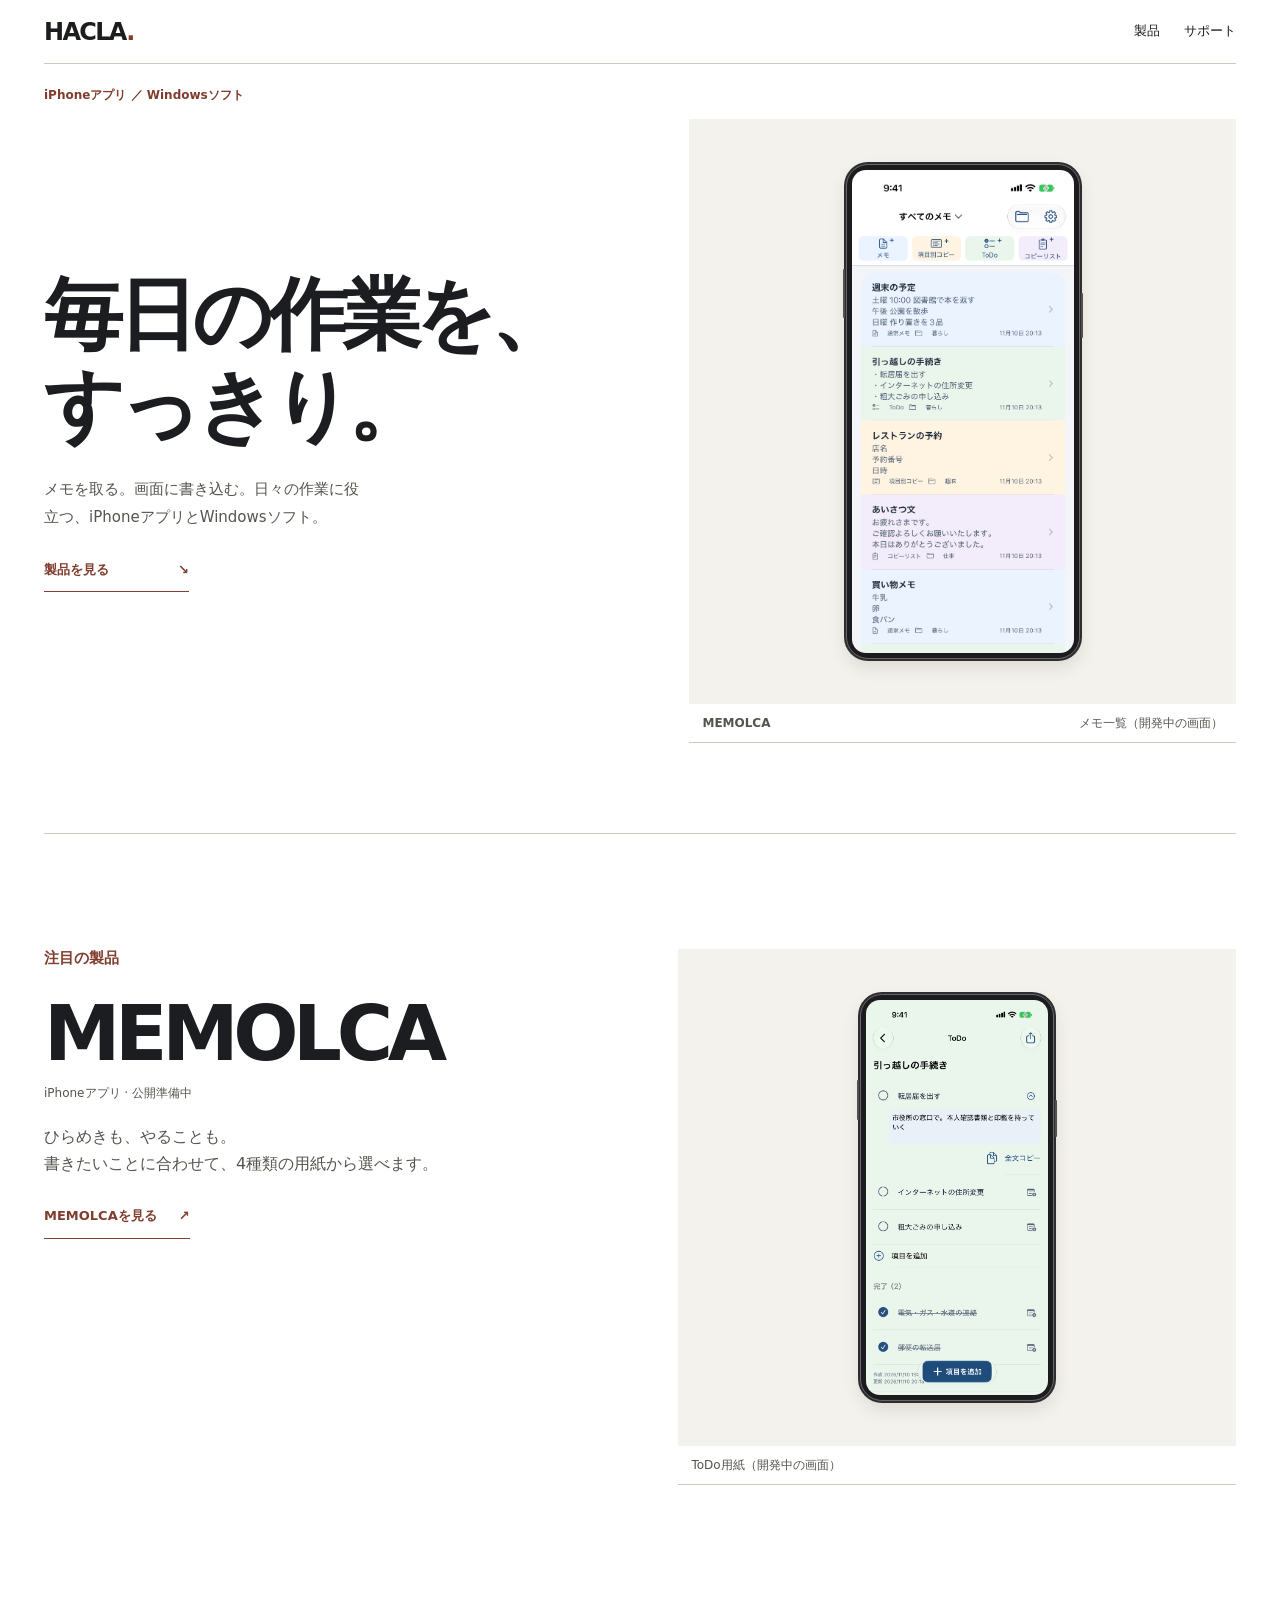
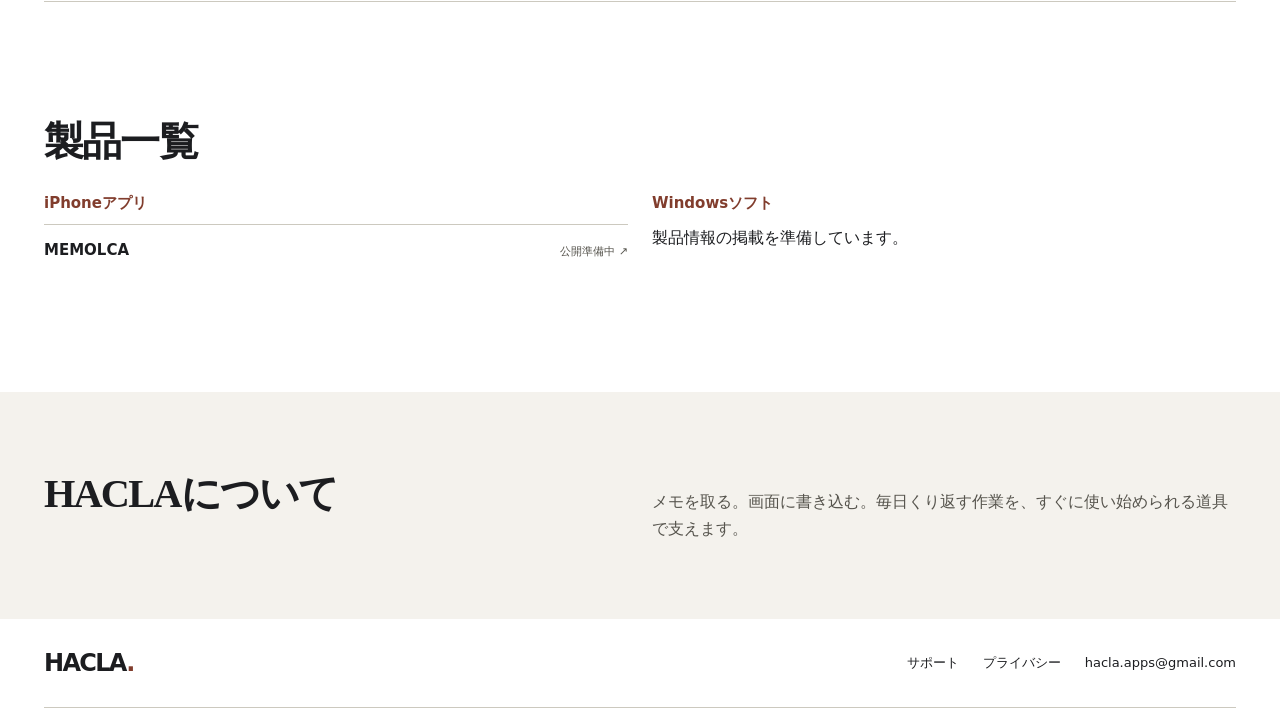
==== index.html @ 4c607b27 "Publish reviewed HACLA website" ====
<!doctype html>
<html lang="ja">
<head>
<meta charset="utf-8">
<meta name="viewport" content="width=device-width, initial-scale=1">
<title>HACLA公式サイト</title>
<link rel="stylesheet" href="assets/style.css">
</head>
<body class="b c home">
<a class="skip" href="#main">本文へ</a>
<header class="site-header"><div class="wrap bar">
<a class="logo" href="index.html" aria-label="HACLA ホーム">HACLA<span>.</span></a>
<nav aria-label="メイン"><a href="index.html#products">製品</a><a href="memolca/support/index.html">サポート</a></nav>
</div></header>
<main id="main" tabindex="-1">
<section class="hero wrap">
<div class="folio"><span>iPhoneアプリ ／ Windowsソフト</span></div>
<div class="intro"><h1>毎日の作業を、<br>すっきり。</h1><p class="lede">メモを取る。画面に書き込む。日々の作業に役立つ、iPhoneアプリとWindowsソフト。</p>
<a class="action" href="#products">製品を見る <span aria-hidden="true">↘</span></a></div>
<figure class="gallery">
<div class="device"><img src="assets/memolca/list.png" alt="MEMOLCAのメモ一覧" width="1206" height="2622"></div>
<figcaption><strong>MEMOLCA</strong><span>メモ一覧（開発中の画面）</span></figcaption>
</figure>
</section>
<section class="wrap section featured" aria-labelledby="feature-title">
<div class="feature-text"><h2 id="feature-title">注目の製品</h2>
<h3>MEMOLCA</h3><p class="meta">iPhoneアプリ · 公開準備中</p>
<p>ひらめきも、やることも。<br>書きたいことに合わせて、4種類の用紙から選べます。</p>
<a class="action" href="memolca/index.html">MEMOLCAを見る <span aria-hidden="true">↗</span></a></div>
<figure class="feature-image"><div class="device"><img loading="lazy" src="assets/memolca/todo.png" alt="MEMOLCAのToDo用紙の画面" width="1206" height="2622"></div>
<figcaption>ToDo用紙（開発中の画面）</figcaption></figure>
</section>

<section class="wrap catalog section" id="products" aria-labelledby="catalog-title">
<h2 id="catalog-title">製品一覧</h2>
<div class="catalog-grid">
<section><h3>iPhoneアプリ</h3>
<ul>
<li><a class="row" href="memolca/index.html"><span>MEMOLCA</span><small>公開準備中 <span aria-hidden="true">↗</span></small></a></li>
</ul></section>
<section><h3>Windowsソフト</h3>
<p>製品情報の掲載を準備しています。</p></section></div>
</section>
<section class="brand"><div class="wrap"><h2>HACLAについて</h2>
<p>メモを取る。画面に書き込む。毎日くり返す作業を、すぐに使い始められる道具で支えます。</p></div></section>
</main>
<footer><div class="wrap footer">
<a class="logo" href="index.html" aria-label="HACLA ホーム">HACLA<span>.</span></a>
<nav aria-label="フッター"><a href="memolca/support/index.html">サポート</a><a href="memolca/privacy/index.html">プライバシー</a><a href="mailto:hacla.apps@gmail.com" aria-label="HACLAへのお問い合わせ hacla.apps@gmail.com">hacla.apps@gmail.com</a></nav>
</div></footer>
</body>
</html>
---- assets/style.css ----
:root {
  color-scheme: light;
  --ink: #1c1d20;
  --muted: #565a62;
  --rule: #dcdde0;
  --field: #f1f2f3;
  --accent: #23394f;
  font-family: "Instrument Sans", "Hiragino Sans", "Yu Gothic", system-ui, sans-serif;
  color: var(--ink);
  background: #fff;
}
* { box-sizing: border-box; }
body, h1, h2, h3, p, figure, ul, dl, dd { margin: 0; }
body { line-height: 1.7; }
img { display: block; width: 100%; height: auto; }
a { text-decoration: none; color: inherit; }
a:focus-visible { outline: 2px solid var(--accent); outline-offset: 4px; }
.skip { position: absolute; top: 8px; left: 8px; padding: 8px; background: #fff; z-index: 2; transform: translateY(-150%); }
.skip:focus { transform: none; }
.wrap { width: min(1240px, calc(100% - 88px)); margin-inline: auto; }
.site-header { border-bottom: 1px solid var(--rule); }
.bar, .footer { display: flex; justify-content: space-between; align-items: center; gap: 20px; }
.bar { min-height: 64px; }
.logo { display: inline-block; font-size: 24px; line-height: 1; font-weight: 780; letter-spacing: -.07em; }
.logo span { color: var(--accent); }
nav { display: flex; flex-wrap: wrap; gap: 24px; align-items: center; font-size: 13px; }
nav a { min-height: 44px; display: inline-flex; align-items: center; }
nav a:hover { text-decoration: underline; text-underline-offset: 5px; }
.section { padding-block: clamp(64px, 9vw, 130px); }
h1, h2, h3, dt { line-height: 1.22; }
h2 { font-size: clamp(25px, 3.15vw, 43px); letter-spacing: -.045em; }
h3 { font-size: 19px; }
.lede, .feature-text > p, dd, .brand p { color: var(--muted); }
.lede { font-size: 15px; line-height: 1.85; }
.meta, .note, figcaption, .footer p { font-size: 12px; color: var(--muted); }
.action { display: inline-flex; min-height: 44px; gap: 22px; align-items: center; font-size: 13px; font-weight: 650; }
.action span { display: inline-block; }
.action:hover span { transform: translateY(2px); }
.screen { border: 4px solid #202327; border-radius: 22px; background: #fff; overflow: hidden; }
.featured, .function-layout, .catalog-grid, .support-layout { display: grid; grid-template-columns: 1fr 1fr; gap: clamp(22px, 6vw, 78px); }
.featured { align-items: center; }
.feature-text h3 { font-size: clamp(40px, 6vw, 77px); letter-spacing: -.07em; margin-block: 20px 2px; }
.feature-text > p + p { margin-top: 20px; }
.feature-text .action { margin-top: 16px; }
.feature-image, .function-layout figure { background: var(--field); position: relative; overflow: hidden; height: clamp(295px, 40vw, 500px); }
.feature-image .screen, .function-layout .screen { width: clamp(175px, 22vw, 255px); margin: 30px auto 0; }
.feature-image figcaption, .function-layout figcaption { position: absolute; bottom: 12px; right: 14px; padding: 4px 9px; background: #fff; }
.catalog { border-top: 1px solid var(--rule); }
.catalog h2, .functions h2, .specs h2 { margin-bottom: 28px; }
.catalog h3 { margin-bottom: 12px; }
.catalog ul { list-style: none; padding: 0; }
.row { display: flex; justify-content: space-between; gap: 12px; align-items: baseline; min-height: 52px; border-top: 1px solid var(--rule); padding-block: 13px; font-size: 15px; font-weight: 650; }
.row small { flex: none; font-size: 11px; color: var(--muted); font-weight: 450; }
a.row:hover { color: var(--accent); background: var(--field); }
.note { margin-top: 13px; }
.brand { background: var(--field); padding-block: clamp(44px, 6vw, 85px); }
.brand h2 { margin-bottom: 13px; }
.footer { padding-block: 22px; }
.footer p { margin-top: 7px; }
.function-layout { align-items: center; }
.function-layout dl > div, .specs dl > div { border-top: 1px solid var(--rule); padding-block: 16px; }
.function-layout dt { margin-bottom: 6px; }
.specs { border-top: 1px solid var(--rule); }
.specs dl > div { display: grid; grid-template-columns: 120px 1fr; gap: 10px; }
dt { font-weight: 700; }

/* Asymmetric grid and typography. */
.b { --ink: #22221e; --muted: #56544d; --accent: #813d2d; --rule: #ccc9bf; --field: #f1efe8; }
.b .bar, .b .footer { border-bottom: 1px solid var(--rule); }
.b .site-header { border: 0; }
.b .hero { display: grid; grid-template-columns: 1fr .82fr; column-gap: clamp(22px, 6vw, 85px); align-items: center; padding-top: 21px; }
.b .folio { grid-column: 1 / -1; color: var(--accent); font-size: 12px; font-weight: 700; margin-bottom: 23px; }
.b .intro h1 { font-family: "Instrument Serif", "Hiragino Mincho ProN", "Yu Mincho", serif; font-weight: 600; font-size: clamp(38px, 6.7vw, 96px); letter-spacing: -.09em; line-height: 1.16; }
.b.detail .intro h1 { font-size: clamp(39px, 8vw, 112px); letter-spacing: -.08em; }
.b .tagline { font-size: clamp(21px, 2.7vw, 38px); font-weight: 550; line-height: 1.38; margin-top: 8px; }
.b .lede { max-width: 34ch; margin-top: 23px; }
.b .action { justify-content: space-between; border-bottom: 1px solid currentColor; color: var(--accent); min-width: 145px; margin-top: 17px; }
.b .action:hover { color: var(--ink); }
.b .gallery { position: relative; height: clamp(370px, 48vw, 670px); overflow: hidden; background: #eae7dd; display: flex; justify-content: center; align-items: start; }
.b .gallery .screen { width: min(63%, 290px); margin-top: clamp(28px, 4vw, 55px); border-radius: 3px; border: 1px solid #73716a; }
.b .gallery figcaption { position: absolute; bottom: 0; display: flex; width: 100%; align-items: baseline; justify-content: space-between; padding: 9px 13px; background: #fff; border-bottom: 1px solid var(--rule); }
.b .featured { border-top: 1px solid var(--rule); margin-top: clamp(45px, 7vw, 95px); }
.b .featured .feature-text { align-self: start; }
.b .feature-text h2, .b .catalog h3 { color: var(--accent); font-size: 15px; letter-spacing: 0; }
.b .feature-image .screen, .b .function-layout .screen { border-radius: 3px; border: 1px solid #73716a; }
.b .catalog-grid, .b .brand .wrap:not(.support-layout) { display: grid; grid-template-columns: 1fr 1fr; gap: 24px; }
.b .brand .wrap:not(.support-layout) { align-items: baseline; }
@media (max-width: 680px) {
  .wrap { width: calc(100% - 36px); }
  .bar { min-height: 54px; }
  nav { gap: 16px; }
  .featured, .function-layout, .catalog-grid, .support-layout, .b .catalog-grid, .b .brand .wrap:not(.support-layout) { grid-template-columns: 1fr; }
  .footer { flex-wrap: wrap; gap: 6px 16px; }
  .feature-image, .function-layout figure { height: 315px; }
  .specs dl > div { grid-template-columns: 76px 1fr; }
  .b .hero { grid-template-columns: 1fr; }
  .b .folio { margin-bottom: 13px; }
  .b .intro h1 { font-size: clamp(40px, 13vw, 75px); }
  .b.detail .intro h1 { font-size: clamp(43px, 13vw, 76px); }
  .b .lede { margin-top: 13px; }
  .b .action { margin-top: 8px; }
  .b .gallery { height: 350px; margin-top: 20px; justify-content: end; }
  .b .gallery .screen { width: min(57%, 250px); margin: 17px 10% 0 0; }
  .b .gallery figcaption { inset: auto auto 0 0; width: max-content; flex-direction: column; gap: 0; }
}
@media (prefers-reduced-motion: reduce) { .action:hover span { transform: none; } }
.c {
  --headline: "Instrument Serif", "Hiragino Mincho ProN", "Yu Mincho", serif;
  --information: "Instrument Sans", "Hiragino Sans", "Yu Gothic", system-ui, sans-serif;
  --field: #f4f2ed;
  --accent: #813d2d;
  font-family: var(--information);
}

.c .hero {
  grid-template-columns: 1fr .94fr;
  column-gap: clamp(28px, 5vw, 70px);
}
.c .folio { margin-bottom: 14px; }
.c .intro h1, .c .tagline, .c .brand h2 { font-family: var(--headline); }
.c .intro h1 { letter-spacing: -.065em; font-size: clamp(36px, 6.15vw, 90px); }
.c.detail .intro h1 {
  font-family: var(--information);
  font-size: clamp(38px, 6.9vw, 100px);
  font-weight: 730;
  letter-spacing: -.07em;
}
.c .tagline { font-size: clamp(28px, 4vw, 55px); line-height: 1.24; margin-top: 14px; }
.c .lede { text-wrap: pretty; }

.c .gallery, .c .feature-image, .c .function-layout figure {
  display: grid;
  grid-template-columns: minmax(0, 1fr);
  justify-items: center;
  align-content: start;
  height: auto;
  overflow: visible;
  padding-top: clamp(24px, 3.5vw, 49px);
  background: var(--field);
}
.c .device {
  position: relative;
  width: min(52%, 234px);
  margin: 0;
  padding: 5px;
  border: 1px solid #666668;
  border-radius: 22px;
  background: #1c1c1e;
  box-shadow: 0 0 0 2px #2e2e31, 0 8px 18px #312c211f;
}
.c .device img {
  width: 100%;
  height: auto;
  border-radius: 14px;
}
.c .device::before, .c .device::after {
  content: "";
  position: absolute;
  background: #515154;
  border-radius: 2px;
  width: 2px;
}
.c .device::before { height: 10%; left: -4px; top: 21%; }
.c .device::after { height: 9%; right: -4px; top: 26%; }

.c .gallery figcaption, .c .feature-image figcaption, .c .function-layout figcaption {
  position: static;
  display: flex;
  flex-direction: row;
  justify-content: space-between;
  width: 100%;
  margin-top: clamp(24px, 3.5vw, 49px);
  padding: 9px 13px;
  background: #fff;
  border-bottom: 1px solid var(--rule);
}
.c .feature-image .device, .c .function-layout .device { width: min(48%, 194px); }
.c .functions { padding-block: clamp(54px, 7vw, 100px); }

@media (max-width: 680px) {
  .c .hero { grid-template-columns: 1fr; }
  .c .intro h1, .c.detail .intro h1 { font-size: clamp(36px, 12vw, 65px); }
  .c .tagline { font-size: clamp(26px, 8vw, 44px); }
  .c .gallery {
    grid-template-columns: 1fr minmax(0, 2fr);
    align-items: end;
    padding: 20px 20px 19px 12px;
  }
  .c .gallery .device { grid-column: 2; grid-row: 1; width: min(95%, 183px); }
  .c .gallery figcaption {
    grid-column: 1;
    grid-row: 1;
    flex-direction: column;
    gap: 2px;
    padding: 0;
    margin: 0;
    border: 0;
    background: transparent;
  }
}

/* Shared reading pages and landscape product imagery. */
.document { max-width: 780px; padding-block: clamp(38px, 7vw, 88px); }
.document .context { font-weight: 700; color: var(--accent); font-size: 13px; }
.document h1 { margin-block: 12px 20px; font-size: clamp(29px, 5vw, 53px); letter-spacing: -.045em; }
.document h2 { margin-block: 38px 14px; padding-top: 18px; border-top: 1px solid var(--rule); font-size: clamp(22px, 3vw, 30px); }
.document h3 { margin-block: 20px 6px; }
.document p + p { margin-top: 12px; }
.document dt { margin-top: 18px; }
.document dd { margin-top: 5px; }
.todo { margin-block: 16px; padding: 12px 16px; border-left: 3px solid var(--accent); background: var(--field); }
.c .gallery.landscape { align-self: center; padding-top: clamp(12px, 3vw, 34px); }
.landscape .monitor {
  width: 92%;
  padding: 4px;
  border: 1px solid #666668;
  border-radius: 6px;
  background: #202327;
  box-shadow: 0 5px 12px #312c211f;
}
.landscape .monitor img { width: 100%; height: auto; }
@media (max-width: 680px) {
  .c .gallery.landscape { grid-template-columns: 1fr; padding-inline: 0; padding-bottom: 0; }
  .c .gallery.landscape figcaption {
    grid-column: 1;
    grid-row: 2;
    width: 100%;
    margin-top: 12px;
    padding: 9px 13px;
    background: #fff;
  }
}
.product-icon { width: 60px; height: 60px; border-radius: 14px; margin-bottom: 12px; }

.document a[href^="mailto:"] {
  color: var(--accent);
  text-decoration: underline;
  text-underline-offset: .18em;
  overflow-wrap: anywhere;
}

.document a[href="https://policies.google.com/privacy?hl=ja"] {
  color: var(--accent);
  text-decoration: underline;
  text-underline-offset: .18em;
}
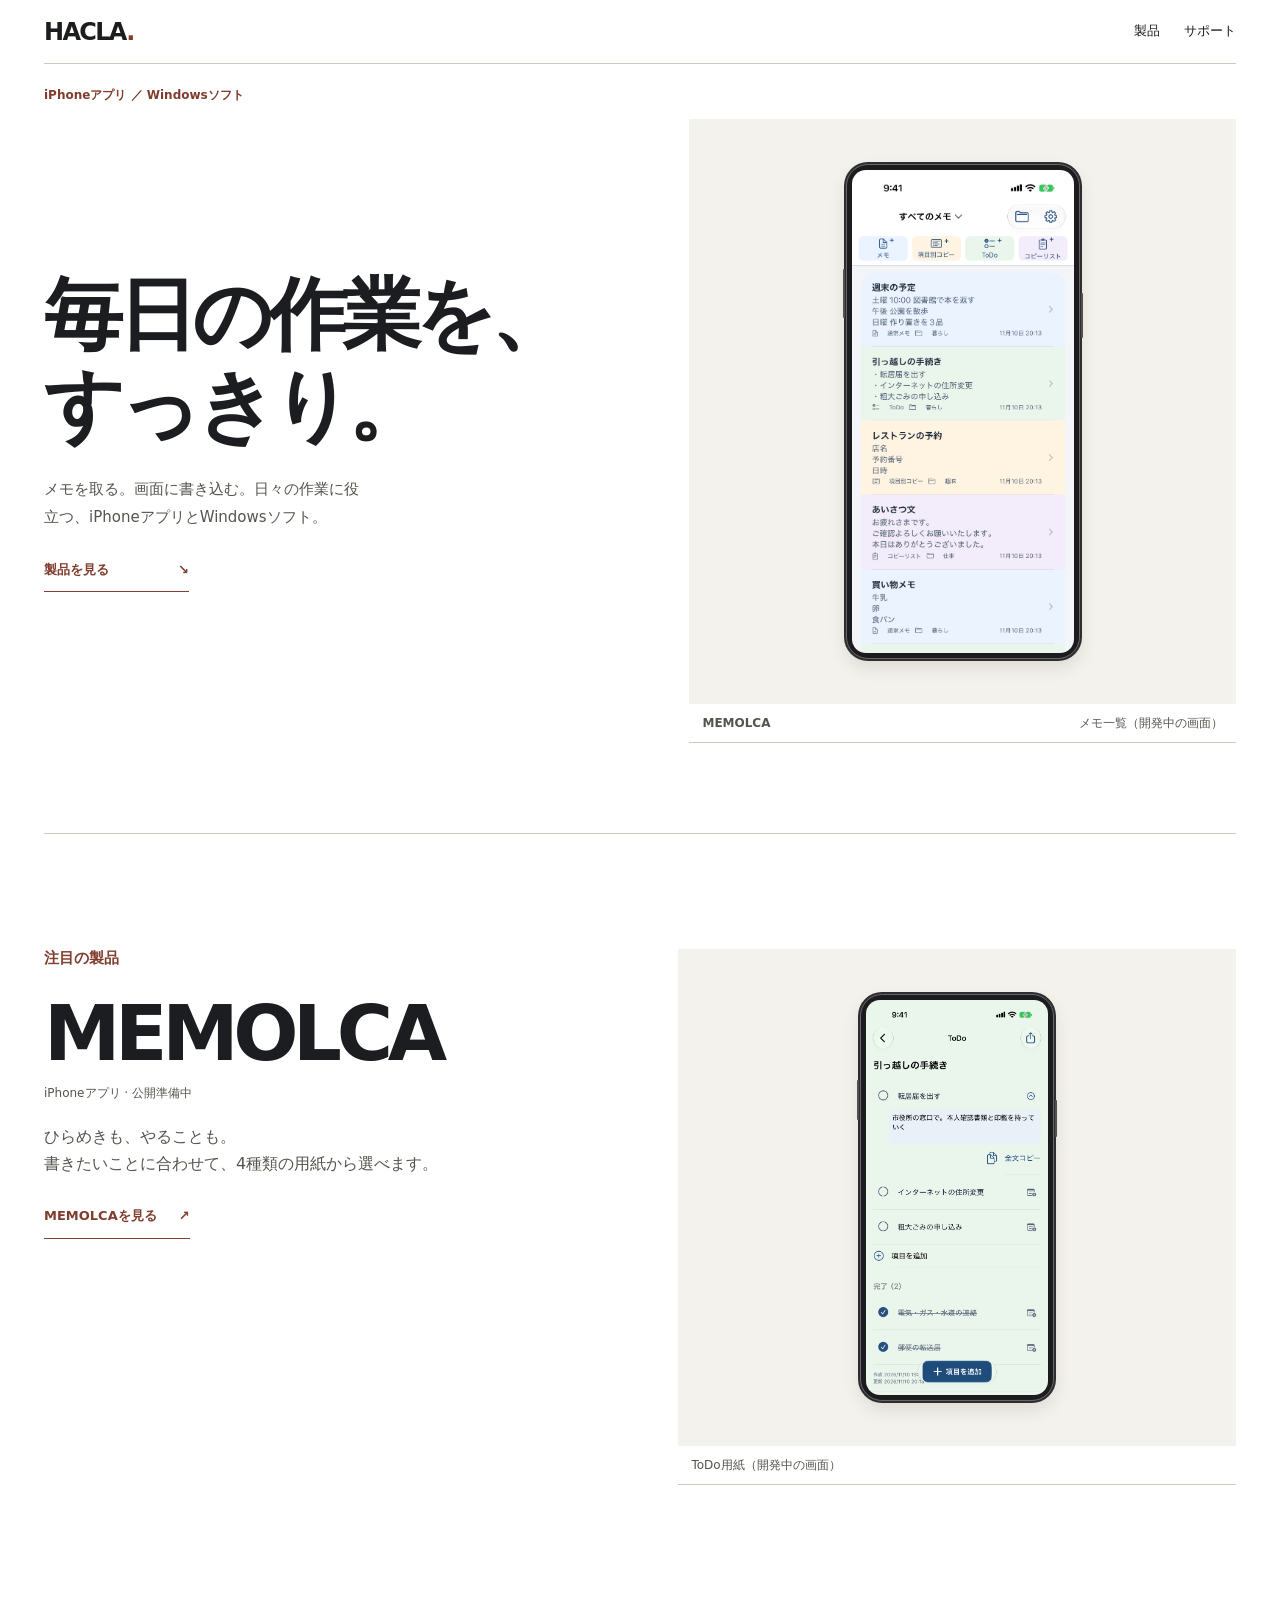
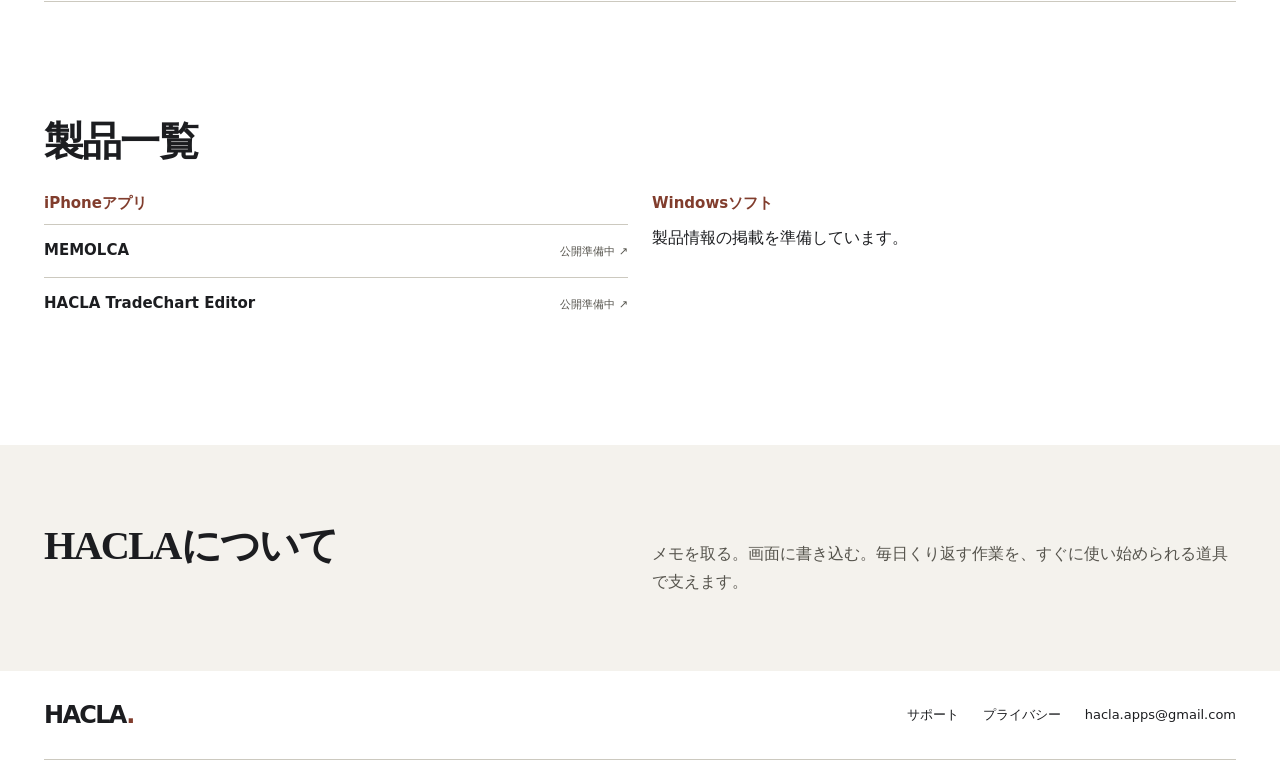
==== commit 16e86d2c: "Publish HACLA TradeChart Editor pages" ====
--- a/index.html
+++ b/index.html
@@ -37,6 +37,7 @@
 <section><h3>iPhoneアプリ</h3>
 <ul>
 <li><a class="row" href="memolca/index.html"><span>MEMOLCA</span><small>公開準備中 <span aria-hidden="true">↗</span></small></a></li>
+<li><a class="row" href="tradechart-editor/index.html"><span>HACLA TradeChart Editor</span><small>公開準備中 <span aria-hidden="true">↗</span></small></a></li>
 </ul></section>
 <section><h3>Windowsソフト</h3>
 <p>製品情報の掲載を準備しています。</p></section></div>
